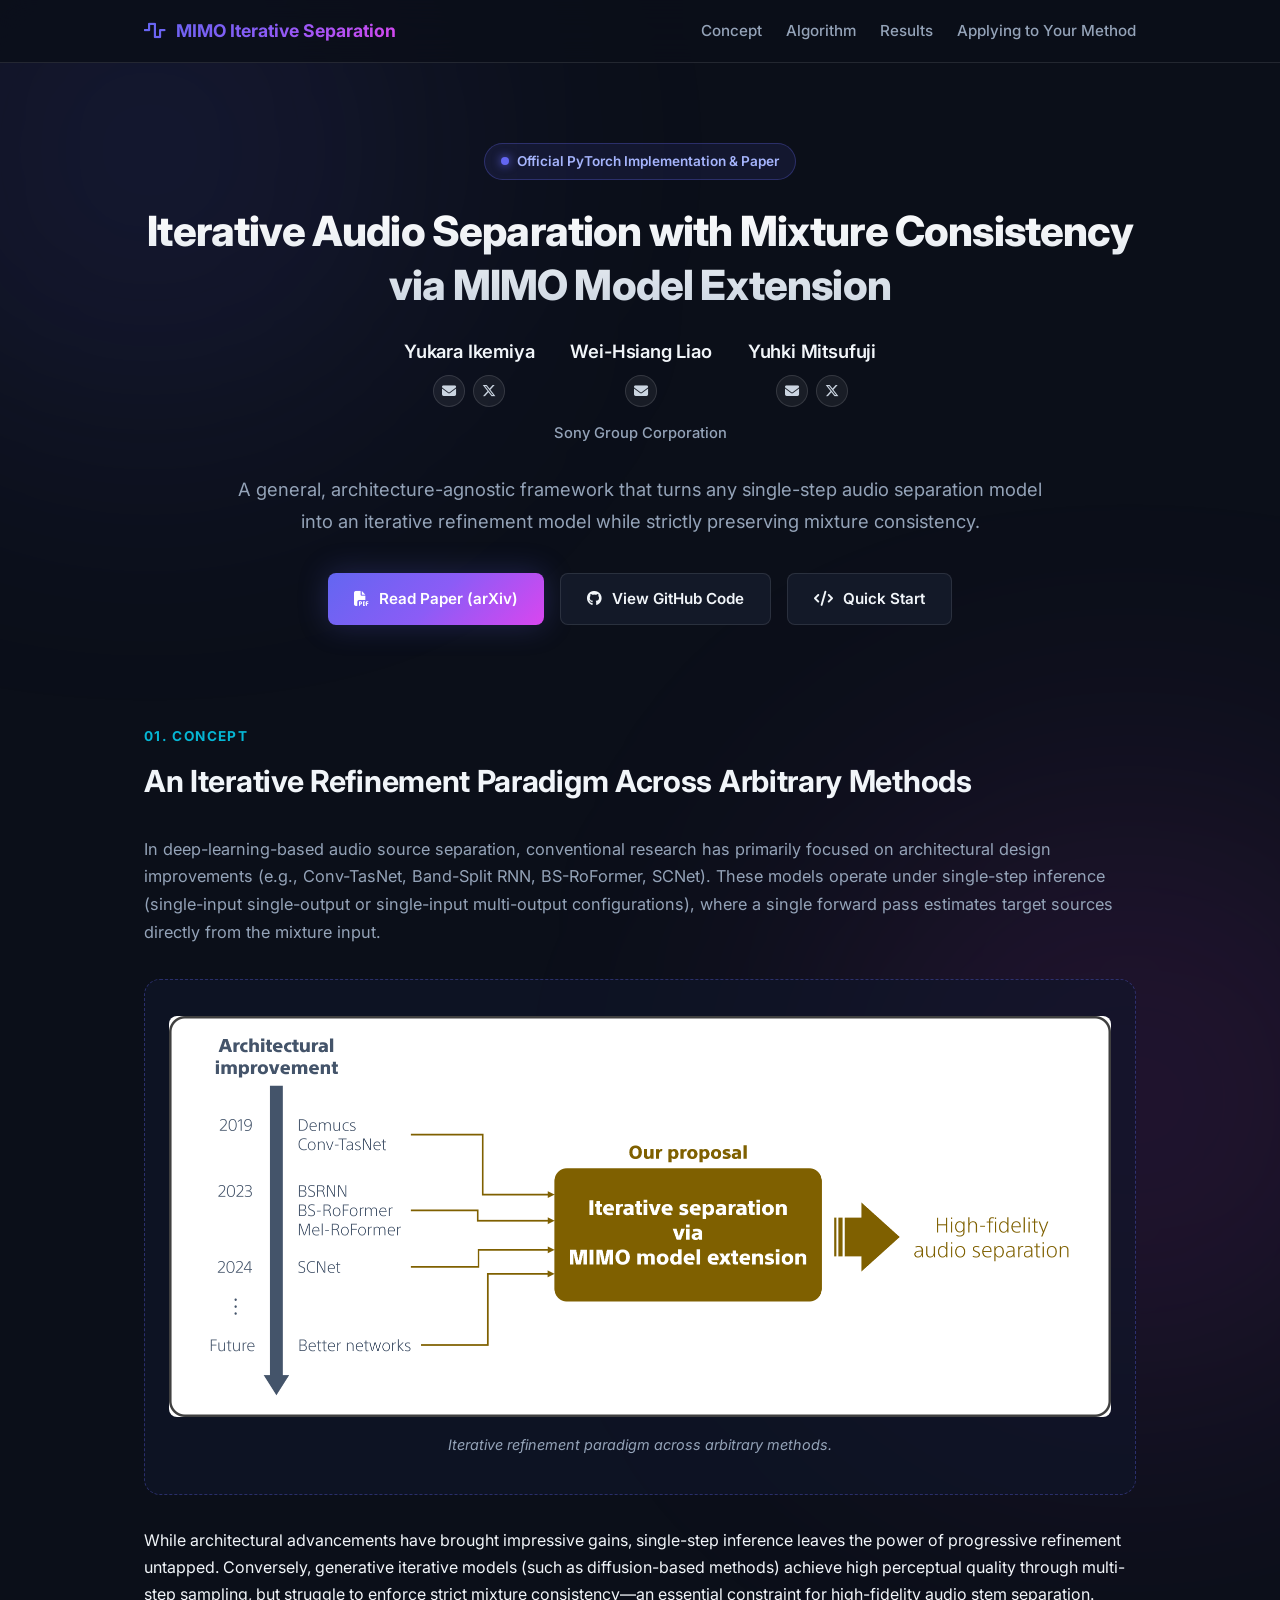
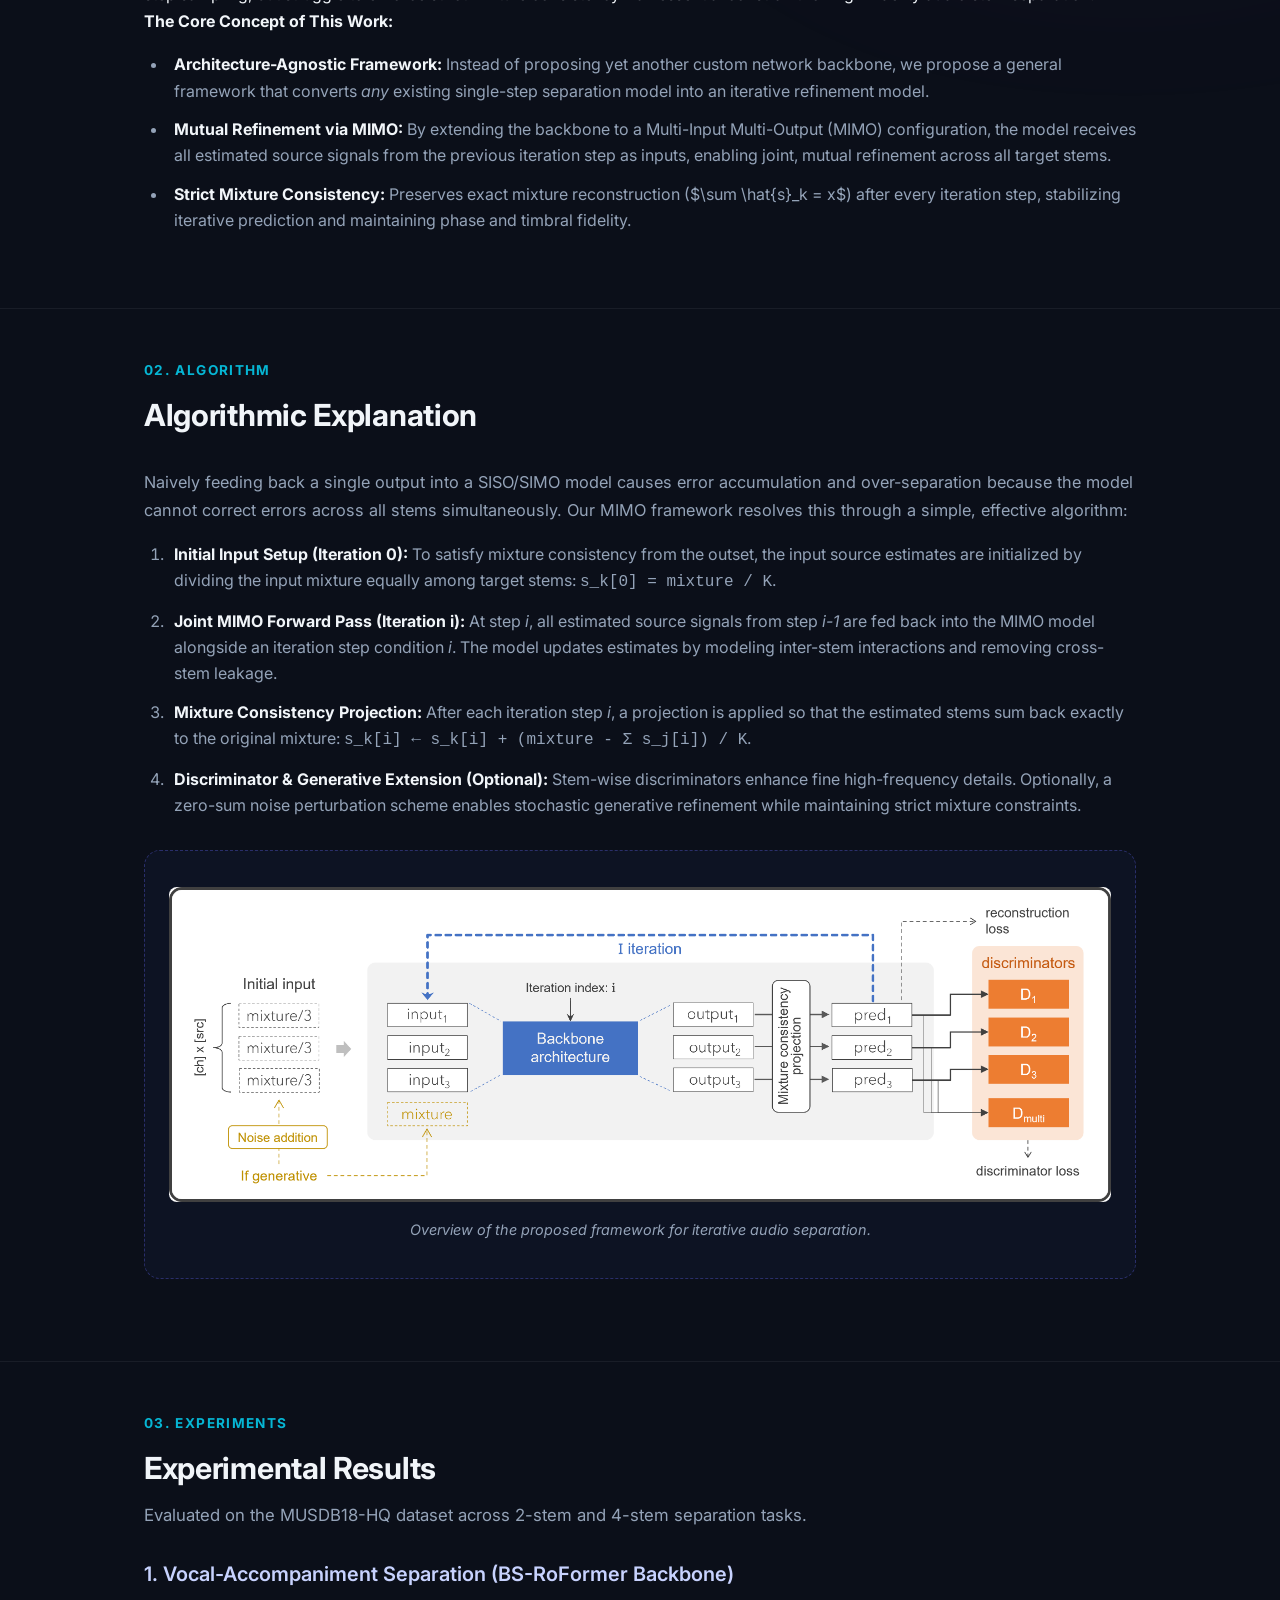
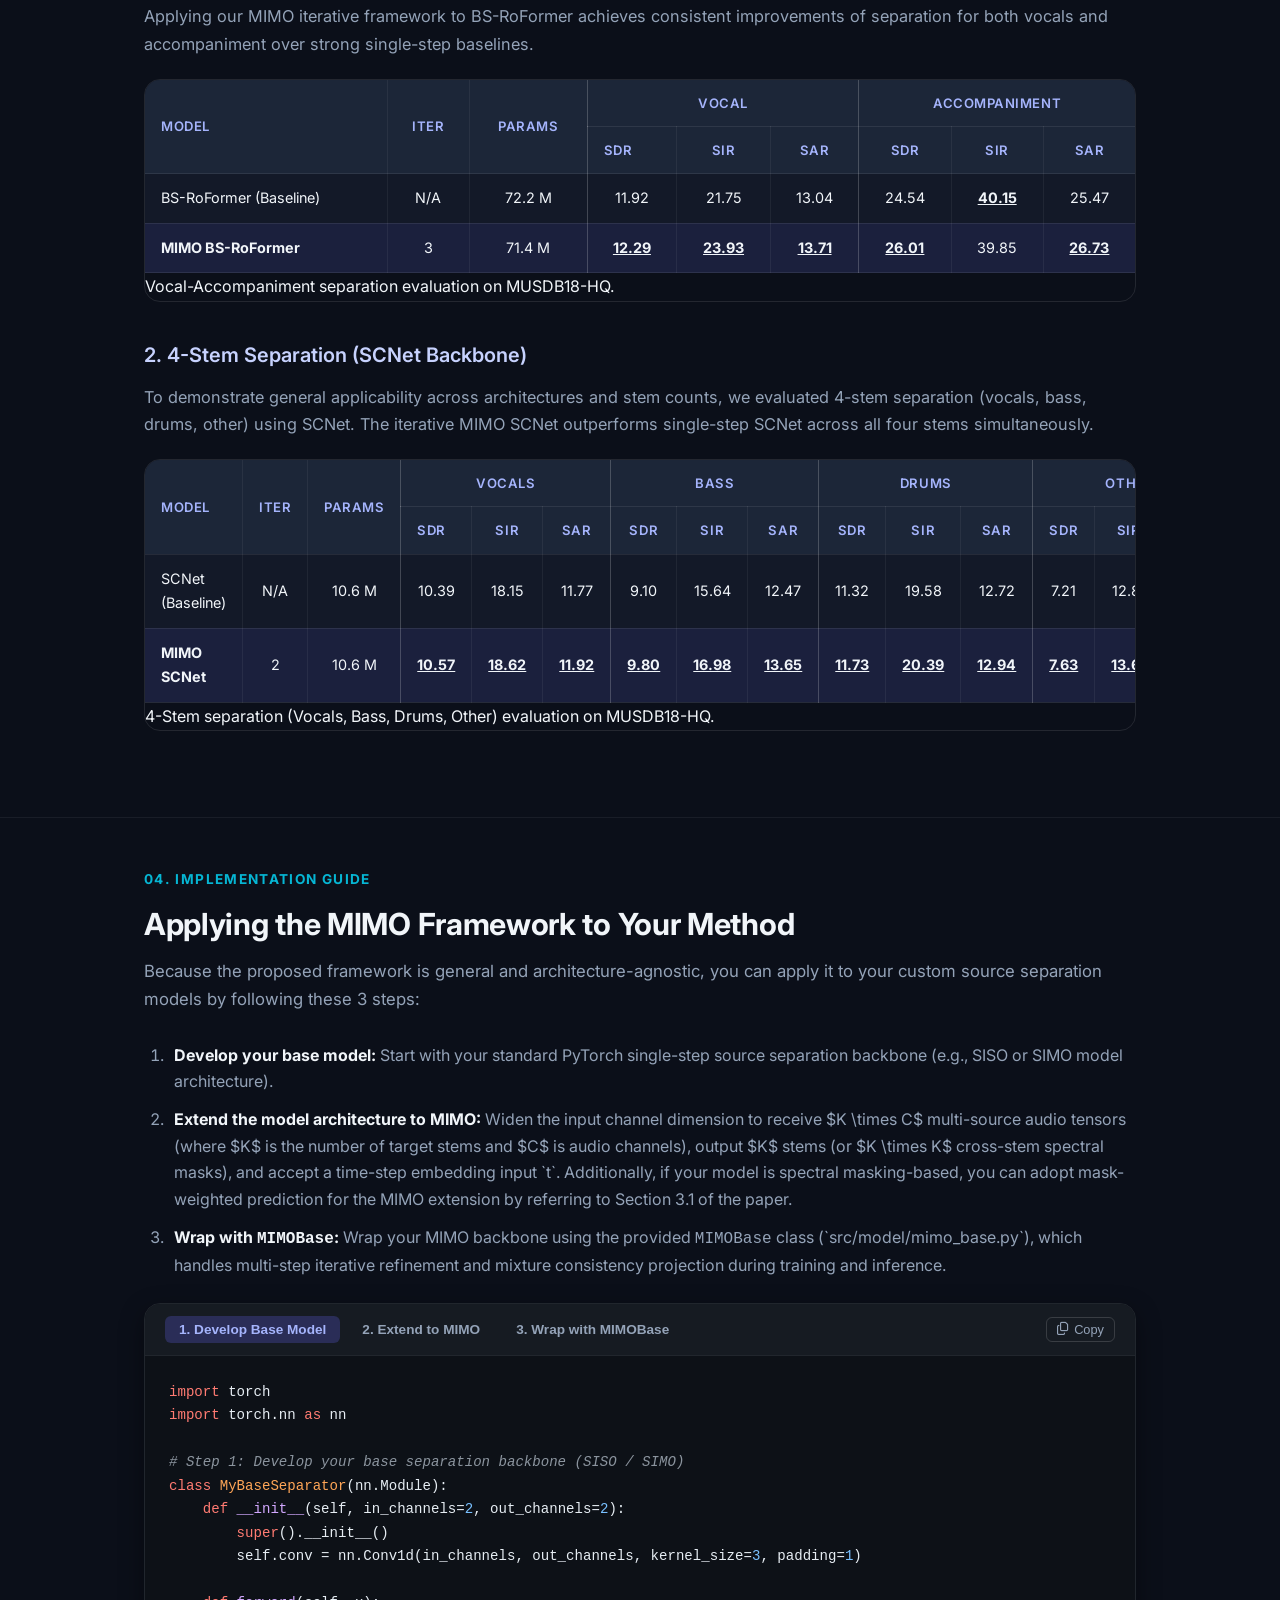
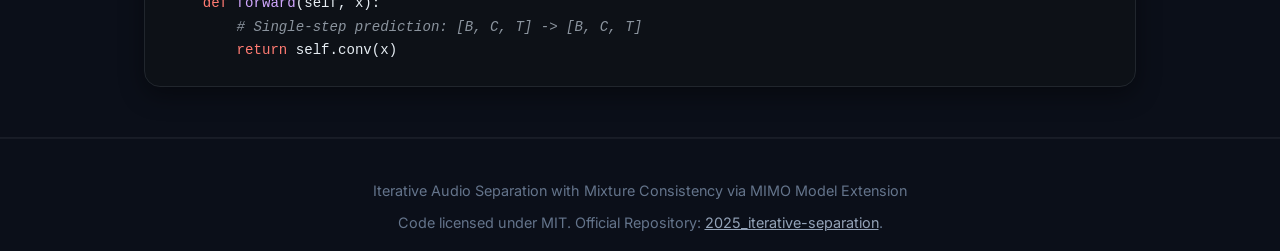
==== html/index.html @ 29968dae "add HTML and README" ====
<!DOCTYPE html>
<html lang="en">
<head>
  <meta charset="UTF-8">
  <meta name="viewport" content="width=device-width, initial-scale=1.0">
  <title>Iterative Audio Separation with Mixture Consistency via MIMO Model Extension</title>
  <meta name="description" content="A general framework for stable and effective iterative audio separation with mixture consistency by extending separation models to a multi-input multi-output (MIMO) configuration.">
  
  <!-- Fonts -->
  <link rel="preconnect" href="https://fonts.googleapis.com">
  <link rel="preconnect" href="https://fonts.gstatic.com" crossorigin>
  <link href="https://fonts.googleapis.com/css2?family=Inter:wght@400;500;600;700;800&family=JetBrains+Mono:wght@400;500;600&display=swap" rel="stylesheet">
  
  <!-- Font Awesome -->
  <link rel="stylesheet" href="https://cdnjs.cloudflare.com/ajax/libs/font-awesome/6.5.1/css/all.min.css">
  
  <!-- Custom Styles -->
  <link rel="stylesheet" href="style.css">
</head>
<body>

  <!-- Navigation -->
  <header>
    <div class="container nav-content">
      <a href="#" class="logo">
        <i class="fa-solid fa-wave-square"></i>
        MIMO Iterative Separation
      </a>
      <ul class="nav-links">
        <li><a href="#concept">Concept</a></li>
        <li><a href="#algorithm">Algorithm</a></li>
        <li><a href="#results">Results</a></li>
        <li><a href="#code">Applying to Your Method</a></li>
      </ul>
    </div>
  </header>

  <!-- Hero Section -->
  <section class="hero">
    <div class="container">
      <div class="badge">
        <span class="badge-dot"></span> Official PyTorch Implementation & Paper
      </div>
      <h1 class="hero-title">Iterative Audio Separation with Mixture Consistency<br>via MIMO Model Extension</h1>

      <!-- Authors & Contact Info -->
      <!-- Authors & Individual Social Links -->
      <div class="hero-authors-container">
        <div class="author-cards">
          
          <div class="author-card">
            <div class="author-name">Yukara Ikemiya</div>
            <div class="author-socials">
              <a href="mailto:yukara.ikemiya@sony.com" class="author-icon-btn" title="Email: yukara.ikemiya@sony.com">
                <i class="fa-solid fa-envelope"></i>
              </a>
              <a href="https://x.com/yukara_ikemiya" target="_blank" rel="noopener" class="author-icon-btn" title="X (Twitter): @yukara_ikemiya">
                <i class="fa-brands fa-x-twitter"></i>
              </a>
            </div>
          </div>

          <div class="author-card">
            <div class="author-name">Wei-Hsiang Liao</div>
            <div class="author-socials">
              <a href="mailto:weihsiang.liao@sony.com" class="author-icon-btn" title="Email: weihsiang.liao@sony.com">
                <i class="fa-solid fa-envelope"></i>
              </a>
            </div>
          </div>

          <div class="author-card">
            <div class="author-name">Yuhki Mitsufuji</div>
            <div class="author-socials">
              <a href="mailto:yuhki.mitsufuji@sony.com" class="author-icon-btn" title="Email: yuhki.mitsufuji@sony.com">
                <i class="fa-solid fa-envelope"></i>
              </a>
              <a href="https://x.com/mittu1204" target="_blank" rel="noopener" class="author-icon-btn" title="X (Twitter)">
                <i class="fa-brands fa-x-twitter"></i>
              </a>
            </div>
          </div>

        </div>
        
        <div class="author-affiliation">Sony Group Corporation</div>
      </div>

      <p class="hero-subtitle">
        A general, architecture-agnostic framework that turns any single-step audio separation model into an iterative refinement model while strictly preserving mixture consistency.
      </p>

      <div class="hero-actions">
        <a href="https://arxiv.org/abs/dummy" target="_blank" rel="noopener" class="btn btn-primary">
          <i class="fa-solid fa-file-pdf"></i> Read Paper (arXiv)
        </a>
        <a href="https://github.com/dummy" target="_blank" rel="noopener" class="btn btn-secondary">
          <i class="fa-brands fa-github"></i> View GitHub Code
        </a>
        <a href="#code" class="btn btn-secondary">
          <i class="fa-solid fa-code"></i> Quick Start
        </a>
      </div>
    </div>
  </section>

  <!-- Section 1: Concept -->
  <section id="concept" class="section">
    <div class="container">
      <div class="section-header">
        <span class="section-tag">01. Concept</span>
        <h2 class="section-title">An Iterative Refinement Paradigm Across Arbitrary Methods</h2>
      </div>

      <div class="text-content">
        <p>
          In deep-learning-based audio source separation, conventional research has primarily focused on architectural design improvements (e.g., Conv-TasNet, Band-Split RNN, BS-RoFormer, SCNet). These models operate under single-step inference (single-input single-output or single-input multi-output configurations), where a single forward pass estimates target sources directly from the mixture input.
        </p>
      </div>

      <!-- Figure 1: Method Concept -->
      <div class="figure-container">
        <img class="figure-image" src="fig/method_concept.png"
             alt="Iterative refinement paradigm across arbitrary methods">
        <p class="figure-caption">Iterative refinement paradigm across arbitrary methods.</p>
      </div>

      <div></div>
        <p>
          While architectural advancements have brought impressive gains, single-step inference leaves the power of progressive refinement untapped. Conversely, generative iterative models (such as diffusion-based methods) achieve high perceptual quality through multi-step sampling, but struggle to enforce strict mixture consistency—an essential constraint for high-fidelity audio stem separation.
        </p>

        <p>
          <strong>The Core Concept of This Work:</strong>
        </p>
        <ul class="clean-list">
          <li><strong>Architecture-Agnostic Framework:</strong> Instead of proposing yet another custom network backbone, we propose a general framework that converts <em>any</em> existing single-step separation model into an iterative refinement model.</li>
          <li><strong>Mutual Refinement via MIMO:</strong> By extending the backbone to a Multi-Input Multi-Output (MIMO) configuration, the model receives all estimated source signals from the previous iteration step as inputs, enabling joint, mutual refinement across all target stems.</li>
          <li><strong>Strict Mixture Consistency:</strong> Preserves exact mixture reconstruction ($\sum \hat{s}_k = x$) after every iteration step, stabilizing iterative prediction and maintaining phase and timbral fidelity.</li>
        </ul>
      </div>

    </div>
  </section>

  <!-- Section 2: Algorithm -->
  <section id="algorithm" class="section">
    <div class="container">
      <div class="section-header">
        <span class="section-tag">02. Algorithm</span>
        <h2 class="section-title">Algorithmic Explanation</h2>
      </div>

      <div class="text-content">
        <p>
          Naively feeding back a single output into a SISO/SIMO model causes error accumulation and over-separation because the model cannot correct errors across all stems simultaneously. Our MIMO framework resolves this through a simple, effective algorithm:
        </p>

        <ol class="clean-list">
          <li>
            <strong>Initial Input Setup (Iteration 0):</strong>
            To satisfy mixture consistency from the outset, the input source estimates are initialized by dividing the input mixture equally among target stems: <code>s_k[0] = mixture / K</code>.
          </li>
          <li>
            <strong>Joint MIMO Forward Pass (Iteration i):</strong>
            At step <em>i</em>, all estimated source signals from step <em>i-1</em> are fed back into the MIMO model alongside an iteration step condition <em>i</em>. The model updates estimates by modeling inter-stem interactions and removing cross-stem leakage.
          </li>
          <li>
            <strong>Mixture Consistency Projection:</strong>
            After each iteration step <em>i</em>, a projection is applied so that the estimated stems sum back exactly to the original mixture:
            <code>s_k[i] ← s_k[i] + (mixture - Σ s_j[i]) / K</code>.
          </li>
          <li>
            <strong>Discriminator & Generative Extension (Optional):</strong>
            Stem-wise discriminators enhance fine high-frequency details. Optionally, a zero-sum noise perturbation scheme enables stochastic generative refinement while maintaining strict mixture constraints.
          </li>
        </ol>
      </div>

      <!-- Figure 2: MIMO Model Extension -->
      <div class="figure-container">
        <img class="figure-image" src="fig/mimo_model_extension.png"
             alt="Overview of the proposed MIMO iterative separation framework">
        <p class="figure-caption">Overview of the proposed framework for iterative audio separation.</p>
      </div>
    </div>
  </section>

  <!-- Section 3: Experiments -->
  <section id="results" class="section">
    <div class="container">
      <div class="section-header">
        <span class="section-tag">03. Experiments</span>
        <h2 class="section-title">Experimental Results</h2>
        <p class="section-desc">
          Evaluated on the MUSDB18-HQ dataset across 2-stem and 4-stem separation tasks.
        </p>
      </div>

      <!-- Table 1: BS-RoFormer -->
      <div class="text-content">
        <h3 class="subsection-title">1. Vocal-Accompaniment Separation (BS-RoFormer Backbone)</h3>
        <p>
          Applying our MIMO iterative framework to BS-RoFormer achieves consistent improvements of separation for both vocals and accompaniment over strong single-step baselines.
        </p>
      </div>

      <div class="table-wrapper">
        <table>
          <thead>
            <tr>
              <th rowspan="2">Model</th>
              <th rowspan="2">Iter</th>
              <th rowspan="2">Params</th>
              <th colspan="3">Vocal</th>
              <th colspan="3">Accompaniment</th>
            </tr>
            <tr>
              <th>SDR</th>
              <th>SIR</th>
              <th>SAR</th>
              <th>SDR</th>
              <th>SIR</th>
              <th>SAR</th>
            </tr>
          </thead>
          <tbody>
            <tr>
              <td>BS-RoFormer (Baseline)</td>
              <td>N/A</td>
              <td>72.2 M</td>
              <td>11.92</td>
              <td>21.75</td>
              <td>13.04</td>
              <td>24.54</td>
              <td><u><strong>40.15</strong></u></td>
              <td>25.47</td>
            </tr>
            <tr class="highlight-row">
              <td><strong>MIMO BS-RoFormer</strong></td>
              <td>3</td>
              <td>71.4 M</td>
              <td><u><strong>12.29</strong></u></td>
              <td><u><strong>23.93</strong></u></td>
              <td><u><strong>13.71</strong></u></td>
              <td><u><strong>26.01</strong></u></td>
              <td>39.85</td>
              <td><u><strong>26.73</strong></u></td>
            </tr>
          </tbody>
        </table>
        <caption>Vocal-Accompaniment separation evaluation on MUSDB18-HQ.</caption>
      </div>

      <!-- Table 2: SCNet -->
      <div class="text-content" style="margin-top: 36px;">
        <h3 class="subsection-title">2. 4-Stem Separation (SCNet Backbone)</h3>
        <p>
          To demonstrate general applicability across architectures and stem counts, we evaluated 4-stem separation (vocals, bass, drums, other) using SCNet. The iterative MIMO SCNet outperforms single-step SCNet across all four stems simultaneously.
        </p>
      </div>

      <div class="table-wrapper">
        <table>
          <thead>
            <tr>
              <th rowspan="2">Model</th>
              <th rowspan="2">Iter</th>
              <th rowspan="2">Params</th>
              <th colspan="3">Vocals</th>
              <th colspan="3">Bass</th>
              <th colspan="3">Drums</th>
              <th colspan="3">Other</th>
            </tr>
            <tr>
              <th>SDR</th>
              <th>SIR</th>
              <th>SAR</th>
              <th>SDR</th>
              <th>SIR</th>
              <th>SAR</th>
              <th>SDR</th>
              <th>SIR</th>
              <th>SAR</th>
              <th>SDR</th>
              <th>SIR</th>
              <th>SAR</th>
            </tr>
          </thead>
          <tbody>
            <tr>
              <td>SCNet (Baseline)</td>
              <td>N/A</td>
              <td>10.6 M</td>
              <td>10.39</td>
              <td>18.15</td>
              <td>11.77</td>
              <td>9.10</td>
              <td>15.64</td>
              <td>12.47</td>
              <td>11.32</td>
              <td>19.58</td>
              <td>12.72</td>
              <td>7.21</td>
              <td>12.81</td>
              <td>9.58</td>
            </tr>
            <tr class="highlight-row">
              <td><strong>MIMO SCNet</strong></td>
              <td>2</td>
              <td>10.6 M</td>
              <td><u><strong>10.57</strong></u></td>
              <td><u><strong>18.62</strong></u></td>
              <td><u><strong>11.92</strong></u></td>
              <td><u><strong>9.80</strong></u></td>
              <td><u><strong>16.98</strong></u></td>
              <td><u><strong>13.65</strong></u></td>
              <td><u><strong>11.73</strong></u></td>
              <td><u><strong>20.39</strong></u></td>
              <td><u><strong>12.94</strong></u></td>
              <td><u><strong>7.63</strong></u></td>
              <td><u><strong>13.61</strong></u></td>
              <td><u><strong>9.75</strong></u></td>
            </tr>
          </tbody>
        </table>
        <caption>4-Stem separation (Vocals, Bass, Drums, Other) evaluation on MUSDB18-HQ.</caption>
      </div>
    </div>
  </section>

  <!-- Section 4: Applying Framework -->
  <section id="code" class="section">
    <div class="container">
      <div class="section-header">
        <span class="section-tag">04. Implementation Guide</span>
        <h2 class="section-title">Applying the MIMO Framework to Your Method</h2>
        <p class="section-desc">
          Because the proposed framework is general and architecture-agnostic, you can apply it to your custom source separation models by following these 3 steps:
        </p>
      </div>

      <div class="text-content">
        <ol class="clean-list">
          <li>
            <strong>Develop your base model:</strong>
            Start with your standard PyTorch single-step source separation backbone (e.g., SISO or SIMO model architecture).
          </li>
          <li>
            <strong>Extend the model architecture to MIMO:</strong>
            Widen the input channel dimension to receive $K \times C$ multi-source audio tensors (where $K$ is the number of target stems and $C$ is audio channels), output $K$ stems (or $K \times K$ cross-stem spectral masks), and accept a time-step embedding input `t`. Additionally, if your model is spectral masking-based, you can adopt mask-weighted prediction for the MIMO extension by referring to Section 3.1 of the paper.
          </li>
          <li>
            <strong>Wrap with <code>MIMOBase</code>:</strong>
            Wrap your MIMO backbone using the provided <code>MIMOBase</code> class (`src/model/mimo_base.py`), which handles multi-step iterative refinement and mixture consistency projection during training and inference.
          </li>
        </ol>
      </div>

      <div class="code-wrapper">
        <div class="code-header">
          <div class="code-tabs">
            <button class="code-tab active" data-tab="step1-code">1. Develop Base Model</button>
            <button class="code-tab" data-tab="step2-code">2. Extend to MIMO</button>
            <button class="code-tab" data-tab="step3-code">3. Wrap with MIMOBase</button>
          </div>
          <button class="copy-btn"><i class="fa-regular fa-copy"></i> Copy</button>
        </div>

        <!-- Code Block 1 -->
        <div id="step1-code" class="code-block active">
          <pre><code><span class="code-keyword">import</span> torch
<span class="code-keyword">import</span> torch.nn <span class="code-keyword">as</span> nn

<span class="code-comment"># Step 1: Develop your base separation backbone (SISO / SIMO)</span>
<span class="code-keyword">class</span> <span class="code-class">MyBaseSeparator</span>(nn.Module):
    <span class="code-keyword">def</span> <span class="code-func">__init__</span>(self, in_channels=<span class="code-num">2</span>, out_channels=<span class="code-num">2</span>):
        <span class="code-keyword">super</span>().__init__()
        self.conv = nn.Conv1d(in_channels, out_channels, kernel_size=<span class="code-num">3</span>, padding=<span class="code-num">1</span>)
        
    <span class="code-keyword">def</span> <span class="code-func">forward</span>(self, x):
        <span class="code-comment"># Single-step prediction: [B, C, T] -> [B, C, T]</span>
        <span class="code-keyword">return</span> self.conv(x)</code></pre>
        </div>

        <!-- Code Block 2 -->
        <div id="step2-code" class="code-block">
          <pre><code><span class="code-keyword">import</span> torch
<span class="code-keyword">import</span> torch.nn <span class="code-keyword">as</span> nn

<span class="code-comment"># Step 2: Extend your model to a MIMO configuration with step conditioning</span>
<span class="code-keyword">class</span> <span class="code-class">MyMIMOSeparator</span>(nn.Module):
    <span class="code-keyword">def</span> <span class="code-func">__init__</span>(self, base_model, num_sources=<span class="code-num">2</span>, in_channels=<span class="code-num">2</span>):
        <span class="code-keyword">super</span>().__init__()
        self.num_sources = num_sources
        self.in_channels = in_channels
        
        <span class="code-comment"># Input layer receives K * C channels (all estimated stems as multi-channel inputs)</span>
        self.input_layer = nn.Conv1d(num_sources * in_channels, in_channels, kernel_size=<span class="code-num">1</span>)
        self.base_model = base_model
        
        <span class="code-comment"># Time step condition embedding for iteration step i</span>
        self.time_emb = nn.Embedding(num_embeddings=<span class="code-num">10</span>, embedding_dim=in_channels)

    <span class="code-keyword">def</span> <span class="code-func">forward</span>(self, x, t=<span class="code-keyword">None</span>):
        <span class="code-comment"># x: Multi-source input tensor [B, K, C, T]</span>
        B, K, C, T = x.shape
        x_flat = x.view(B, K * C, T)  <span class="code-comment"># Flatten stems along channel dimension</span>
        
        h = self.input_layer(x_flat)
        <span class="code-keyword">if</span> t <span class="code-keyword">is not None</span>:
            h = h + self.time_emb(t).unsqueeze(-<span class="code-num">1</span>)
            
        out = self.base_model(h)  <span class="code-comment"># Output tensor [B, K*C, T]</span>
        <span class="code-keyword">return</span> out.view(B, K, C, T)  <span class="code-comment"># Reshape to [B, K, C, T]</span></code></pre>
        </div>

        <!-- Code Block 3 -->
        <div id="step3-code" class="code-block">
          <pre><code><span class="code-keyword">from</span> src.model.mimo_base <span class="code-keyword">import</span> MIMOBase

<span class="code-comment"># Step 3: Wrap your MIMO backbone with MIMOBase</span>
mimo_backbone = MyMIMOSeparator(base_model=MyBaseSeparator(), num_sources=<span class="code-num">2</span>, in_channels=<span class="code-num">2</span>)

model = MIMOBase(
    num_channels=<span class="code-num">2</span>,
    num_sources=<span class="code-num">2</span>,
    backbone_model=mimo_backbone,
    max_iter=<span class="code-num">3</span>,                     <span class="code-comment"># Number of iterative refinement steps</span>
    model_output_style=<span class="code-string">"direct"</span>,      <span class="code-comment"># "direct" or "diff"</span>
    mixture_consistency=<span class="code-keyword">True</span>,         <span class="code-comment"># Enables mixture consistency projection</span>
    use_time_emb=<span class="code-keyword">True</span>
)

<span class="code-comment"># The model automatically performs I-step iterative refinement</span>
<span class="code-comment"># and enforces mixture consistency: sum(pred_stems) == mixture</span>
outputs = model(x_multi_sources, t)</code></pre>
        </div>
      </div>
    </div>
  </section>

  <!-- Footer -->
  <footer>
    <div class="container">
      <p>
        Iterative Audio Separation with Mixture Consistency via MIMO Model Extension
      </p>
      <p style="margin-top: 8px;">
        Code licensed under MIT. Official Repository: <a href="https://github.com/yukara-sony/2025_iterative-separation" target="_blank" rel="noopener">2025_iterative-separation</a>.
      </p>
    </div>
  </footer>

  <script src="script.js"></script>
</body>
</html>
---- html/style.css ----
/* Modern CSS Design System for MIMO Iterative Separation Website */

:root {
  --bg-dark: #0b0f19;
  --bg-card: rgba(23, 30, 48, 0.7);
  --bg-card-border: rgba(255, 255, 255, 0.1);
  --bg-card-hover: rgba(30, 41, 67, 0.85);
  
  --primary: #6366f1;
  --primary-gradient: linear-gradient(135deg, #6366f1 0%, #8b5cf6 50%, #d946ef 100%);
  --accent-cyan: #06b6d4;
  --accent-pink: #ec4899;
  --accent-green: #10b981;
  
  --text-main: #f1f5f9;
  --text-muted: #94a3b8;
  --text-dim: #64748b;
  
  --code-bg: #0d1117;
  --code-border: #21262d;
  
  --font-sans: 'Inter', system-ui, -apple-system, BlinkMacSystemFont, "Segoe UI", Roboto, sans-serif;
  --font-mono: 'JetBrains Mono', 'Fira Code', Consolas, Monaco, monospace;

  --radius-sm: 8px;
  --radius-md: 16px;
  --radius-lg: 24px;
  
  --shadow-glow: 0 0 30px rgba(99, 102, 241, 0.25);
  --shadow-card: 0 10px 30px -10px rgba(0, 0, 0, 0.5);
  
  --transition: all 0.3s cubic-bezier(0.4, 0, 0.2, 1);
}

* {
  box-sizing: border-box;
  margin: 0;
  padding: 0;
}

html {
  scroll-behavior: smooth;
}

body {
  font-family: var(--font-sans);
  background-color: var(--bg-dark);
  color: var(--text-main);
  line-height: 1.7;
  overflow-x: hidden;
  position: relative;
}

/* Background Ambient Glows */
body::before, body::after {
  content: '';
  position: absolute;
  border-radius: 50%;
  filter: blur(140px);
  z-index: -1;
  pointer-events: none;
}

body::before {
  width: 500px;
  height: 500px;
  top: -100px;
  left: -100px;
  background: rgba(99, 102, 241, 0.15);
}

body::after {
  width: 600px;
  height: 600px;
  top: 800px;
  right: -150px;
  background: rgba(217, 70, 239, 0.12);
}

/* Container */
.container {
  max-width: 1040px;
  margin: 0 auto;
  padding: 0 24px;
}

/* Navigation Header */
header {
  position: sticky;
  top: 0;
  z-index: 100;
  backdrop-filter: blur(16px);
  -webkit-backdrop-filter: blur(16px);
  background: rgba(11, 15, 25, 0.85);
  border-bottom: 1px solid var(--bg-card-border);
  padding: 16px 0;
}

.nav-content {
  display: flex;
  align-items: center;
  justify-content: space-between;
}

.logo {
  font-weight: 700;
  font-size: 1.1rem;
  background: var(--primary-gradient);
  -webkit-background-clip: text;
  background-clip: text;
  -webkit-text-fill-color: transparent;
  display: flex;
  align-items: center;
  gap: 10px;
  text-decoration: none;
}

.nav-links {
  display: flex;
  gap: 24px;
  list-style: none;
}

.nav-links a {
  color: var(--text-muted);
  text-decoration: none;
  font-size: 0.95rem;
  font-weight: 500;
  transition: var(--transition);
}

.nav-links a:hover {
  color: var(--text-main);
}

/* Hero Section */
.hero {
  padding: 80px 0 50px;
  text-align: center;
  position: relative;
}

.badge {
  display: inline-flex;
  align-items: center;
  gap: 8px;
  padding: 6px 16px;
  border-radius: 100px;
  background: rgba(99, 102, 241, 0.1);
  border: 1px solid rgba(99, 102, 241, 0.3);
  color: #a5b4fc;
  font-size: 0.85rem;
  font-weight: 600;
  margin-bottom: 24px;
}

.badge-dot {
  width: 8px;
  height: 8px;
  border-radius: 50%;
  background: #6366f1;
  box-shadow: 0 0 10px #6366f1;
}

.hero-title {
  font-size: 2.6rem;
  font-weight: 800;
  line-height: 1.3;
  letter-spacing: -0.02em;
  margin-bottom: 24px;
  background: linear-gradient(180deg, #ffffff 0%, #cbd5e1 100%);
  -webkit-background-clip: text;
  background-clip: text;
  -webkit-text-fill-color: transparent;
}

/* Authors & Individual Social Links */
.hero-authors-container {
  margin-top: 24px;
  margin-bottom: 28px;
}

.author-cards {
  display: flex;
  justify-content: center;
  align-items: flex-start;
  gap: 36px;
  flex-wrap: wrap;
  margin-bottom: 14px;
}

.author-card {
  display: flex;
  flex-direction: column;
  align-items: center;
  gap: 8px;
}

.author-name {
  font-size: 1.15rem;
  font-weight: 600;
  color: #f1f5f9;
  letter-spacing: -0.01em;
}

.author-socials {
  display: flex;
  align-items: center;
  gap: 8px;
}

.author-icon-btn {
  display: inline-flex;
  align-items: center;
  justify-content: center;
  width: 32px;
  height: 32px;
  border-radius: 50%;
  background: rgba(255, 255, 255, 0.06);
  border: 1px solid rgba(255, 255, 255, 0.12);
  color: #cbd5e1;
  font-size: 0.88rem;
  text-decoration: none;
  transition: all 0.2s ease;
}

.author-icon-btn:hover {
  background: rgba(99, 102, 241, 0.25);
  border-color: rgba(129, 140, 248, 0.6);
  color: #a5b4fc;
  transform: translateY(-2px);
  box-shadow: 0 4px 12px rgba(99, 102, 241, 0.3);
}

.author-affiliation {
  font-size: 0.92rem;
  color: var(--text-muted);
  font-weight: 500;
}

.hero-subtitle {
  font-size: 1.15rem;
  color: var(--text-muted);
  max-width: 820px;
  margin: 0 auto 36px;
  font-weight: 400;
}

/* Action Links / Buttons */
.hero-actions {
  display: flex;
  justify-content: center;
  gap: 16px;
  flex-wrap: wrap;
}

.btn {
  display: inline-flex;
  align-items: center;
  gap: 10px;
  padding: 12px 26px;
  border-radius: var(--radius-sm);
  font-weight: 600;
  font-size: 0.95rem;
  text-decoration: none;
  transition: var(--transition);
  cursor: pointer;
}

.btn-primary {
  background: var(--primary-gradient);
  color: #fff;
  box-shadow: var(--shadow-glow);
}

.btn-primary:hover {
  transform: translateY(-2px);
  box-shadow: 0 0 40px rgba(99, 102, 241, 0.4);
}

.btn-secondary {
  background: var(--bg-card);
  color: var(--text-main);
  border: 1px solid var(--bg-card-border);
}

.btn-secondary:hover {
  background: var(--bg-card-hover);
  border-color: rgba(255, 255, 255, 0.2);
  transform: translateY(-2px);
}

/* Section Styling */
.section {
  padding: 50px 0;
  border-bottom: 1px solid rgba(255, 255, 255, 0.06);
}

.section-header {
  margin-bottom: 28px;
}

.section-tag {
  color: var(--accent-cyan);
  font-weight: 700;
  font-size: 0.85rem;
  text-transform: uppercase;
  letter-spacing: 0.1em;
  margin-bottom: 8px;
  display: block;
}

.section-title {
  font-size: 1.9rem;
  font-weight: 700;
  color: var(--text-main);
  letter-spacing: -0.01em;
}

.section-desc {
  color: var(--text-muted);
  font-size: 1.05rem;
  margin-top: 6px;
}

/* Text Content & Clean Lists */
.text-content p {
  color: var(--text-muted);
  font-size: 1.02rem;
  margin-bottom: 16px;
}

.text-content p strong {
  color: var(--text-main);
}

.subsection-title {
  font-size: 1.25rem;
  font-weight: 600;
  color: #c7d2fe;
  margin-bottom: 12px;
}

ul.clean-list, ol.clean-list {
  margin: 16px 0 24px 24px;
  color: var(--text-muted);
  font-size: 1rem;
}

ul.clean-list li, ol.clean-list li {
  margin-bottom: 12px;
  padding-left: 6px;
  line-height: 1.65;
}

ul.clean-list li strong, ol.clean-list li strong {
  color: var(--text-main);
}

/* Figure Placeholder Container */
.figure-container {
  background: rgba(15, 23, 42, 0.6);
  border: 1px dashed rgba(99, 102, 241, 0.35);
  border-radius: var(--radius-md);
  padding: 36px 24px;
  margin: 32px 0;
  text-align: center;
}

.figure-badge {
  display: inline-block;
  background: rgba(99, 102, 241, 0.2);
  color: #a5b4fc;
  padding: 4px 12px;
  border-radius: 6px;
  font-size: 0.8rem;
  font-weight: 600;
  margin-bottom: 20px;
  text-transform: uppercase;
}

.figure-placeholder-box {
  background: rgba(30, 41, 59, 0.8);
  border: 1px dashed rgba(255, 255, 255, 0.2);
  border-radius: var(--radius-sm);
  padding: 48px 24px;
  color: #a5b4fc;
  font-weight: 500;
  display: flex;
  flex-direction: column;
  align-items: center;
  justify-content: center;
  gap: 12px;
}

.figure-placeholder-box i {
  font-size: 2.2rem;
  color: #818cf8;
}

.figure-image {
  display: block;
  max-width: 100%;
  height: auto;
  margin: 0 auto;
  border-radius: var(--radius-sm);
  background: #ffffff;
}

.figure-caption {
  margin-top: 16px;
  font-size: 0.9rem;
  color: var(--text-muted);
  font-style: italic;
}

/* Table Styling */
.table-wrapper {
  overflow-x: auto;
  margin: 20px 0 36px;
  border-radius: var(--radius-md);
  border: 1px solid var(--bg-card-border);
}

table {
  width: 100%;
  border-collapse: collapse;
  text-align: center;
  font-size: 0.9rem;
  background: var(--bg-card);
}

caption {
  padding: 12px;
  caption-side: bottom;
  color: var(--text-muted);
  font-size: 0.85rem;
  font-style: italic;
}

th, td {
  padding: 12px 16px;
  border-bottom: 1px solid rgba(255, 255, 255, 0.08);
  border-right: 1px solid rgba(255, 255, 255, 0.06);
  text-align: center;
  vertical-align: middle;
}

th:first-child, td:first-child {
  text-align: left;
}

th:last-child, td:last-child {
  border-right: none;
}

th {
  background: rgba(30, 41, 59, 0.85);
  color: #a5b4fc;
  font-weight: 600;
  font-size: 0.82rem;
  text-transform: uppercase;
  letter-spacing: 0.04em;
}

/* Stem divider vertical lines */
td:nth-child(3n):not(:last-child) {
  border-right: 1px solid rgba(255, 255, 255, 0.2);
}

thead tr:first-child th:nth-child(n+3):not(:last-child) {
  border-right: 1px solid rgba(255, 255, 255, 0.2);
}

thead tr:nth-child(2) th:nth-child(3n):not(:last-child) {
  border-right: 1px solid rgba(255, 255, 255, 0.2);
}

tr.highlight-row {
  background: rgba(99, 102, 241, 0.1);
}

tr.highlight-row td {
  color: var(--text-main);
}

/* Code Snippet Box */
.code-wrapper {
  background: var(--code-bg);
  border: 1px solid var(--code-border);
  border-radius: var(--radius-md);
  overflow: hidden;
  margin-top: 24px;
  box-shadow: 0 8px 24px rgba(0,0,0,0.4);
}

.code-header {
  background: #161b22;
  padding: 12px 20px;
  display: flex;
  align-items: center;
  justify-content: space-between;
  border-bottom: 1px solid var(--code-border);
}

.code-tabs {
  display: flex;
  gap: 8px;
}

.code-tab {
  background: transparent;
  border: none;
  color: var(--text-muted);
  padding: 6px 14px;
  font-size: 0.85rem;
  font-weight: 600;
  cursor: pointer;
  border-radius: 6px;
  transition: var(--transition);
}

.code-tab.active {
  background: rgba(99, 102, 241, 0.25);
  color: #a5b4fc;
}

.copy-btn {
  background: transparent;
  border: 1px solid rgba(255, 255, 255, 0.15);
  color: var(--text-muted);
  padding: 4px 10px;
  border-radius: 6px;
  font-size: 0.8rem;
  cursor: pointer;
  display: flex;
  align-items: center;
  gap: 6px;
  transition: var(--transition);
}

.copy-btn:hover {
  background: rgba(255, 255, 255, 0.1);
  color: var(--text-main);
}

pre {
  padding: 24px;
  overflow-x: auto;
  font-family: var(--font-mono);
  font-size: 0.88rem;
  line-height: 1.6;
  color: #e6edf3;
}

.code-block {
  display: none;
}

.code-block.active {
  display: block;
}

.code-keyword { color: #ff7b72; }
.code-class { color: #ffa657; }
.code-func { color: #d2a8ff; }
.code-comment { color: #8b949e; font-style: italic; }
.code-string { color: #a5d6ff; }
.code-num { color: #79c0ff; }

/* Footer */
footer {
  padding: 40px 0 30px;
  text-align: center;
  color: var(--text-dim);
  font-size: 0.9rem;
  border-top: 1px solid rgba(255, 255, 255, 0.05);
}

footer a {
  color: var(--text-muted);
  text-decoration: underline;
}

/* Responsive adjustments */
@media (max-width: 768px) {
  .hero-title {
    font-size: 2rem;
  }
  .nav-links {
    display: none;
  }
  .code-tabs {
    flex-wrap: wrap;
  }
}
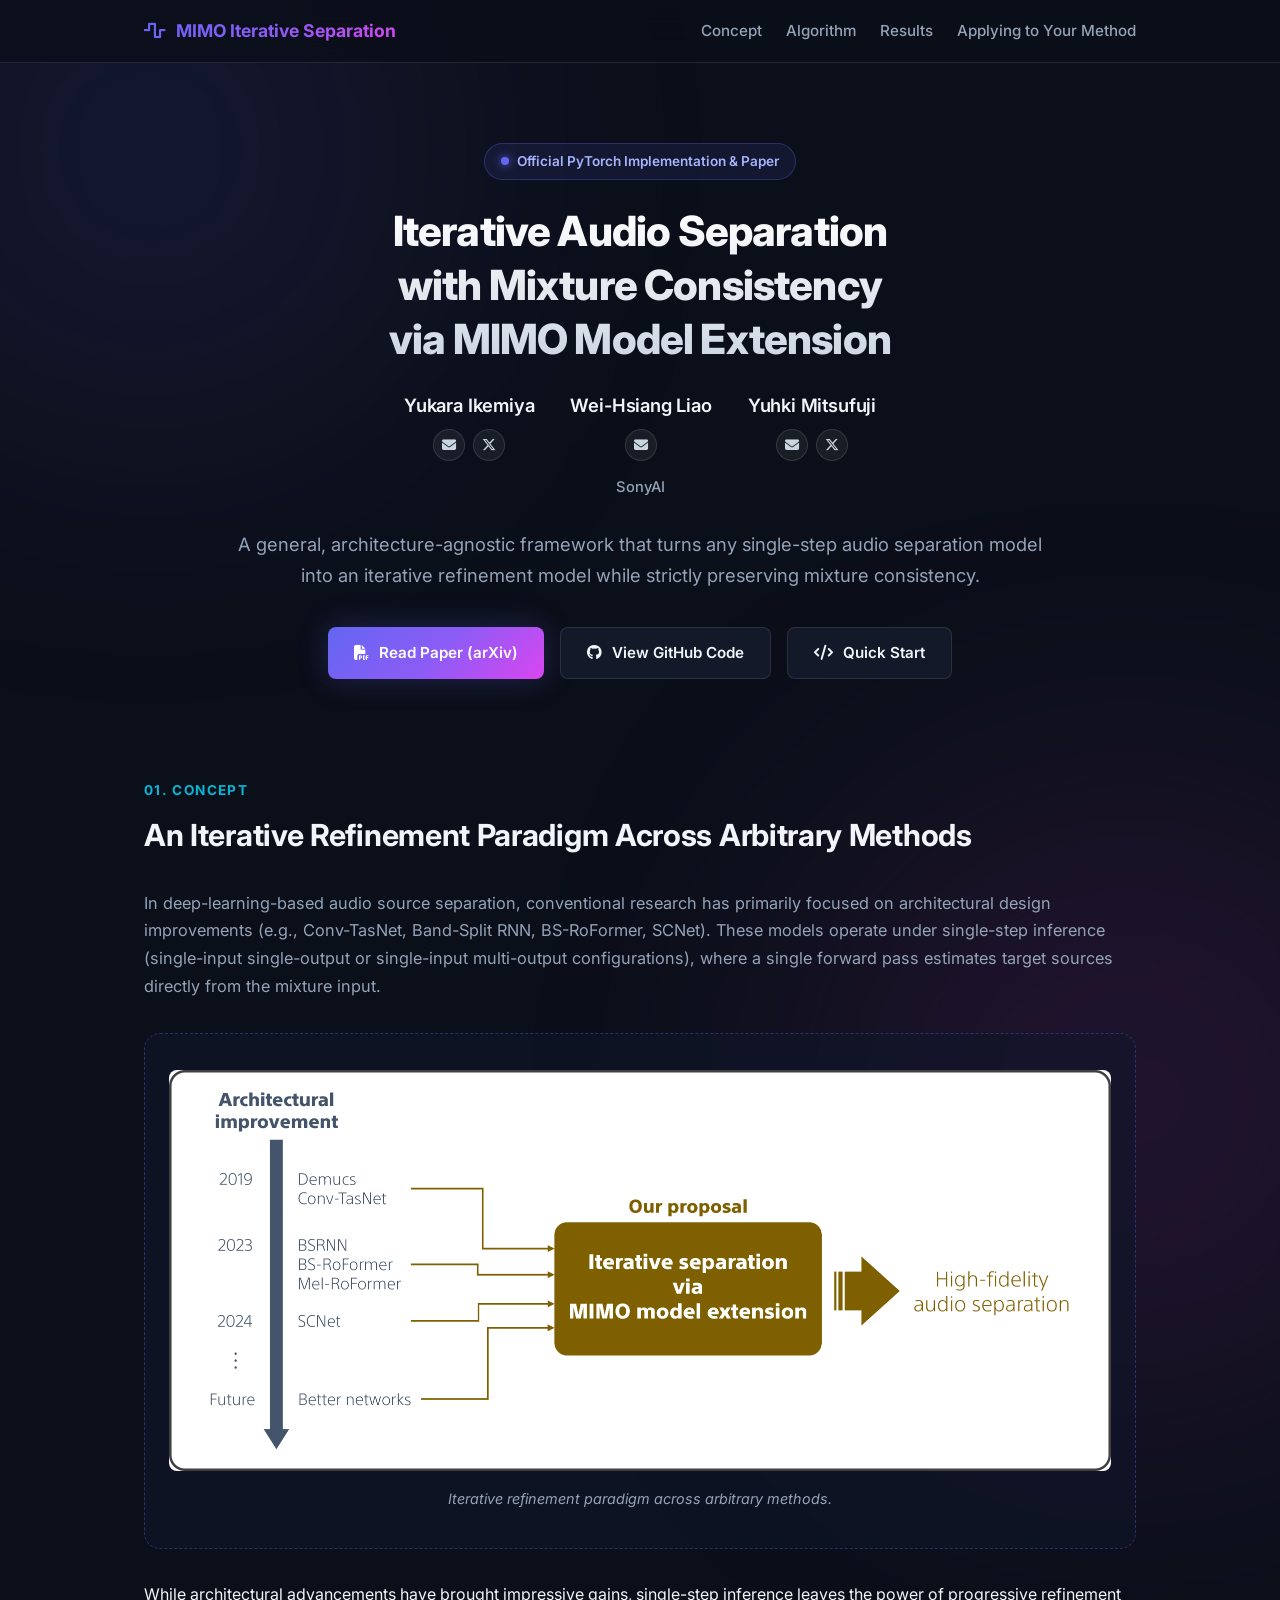
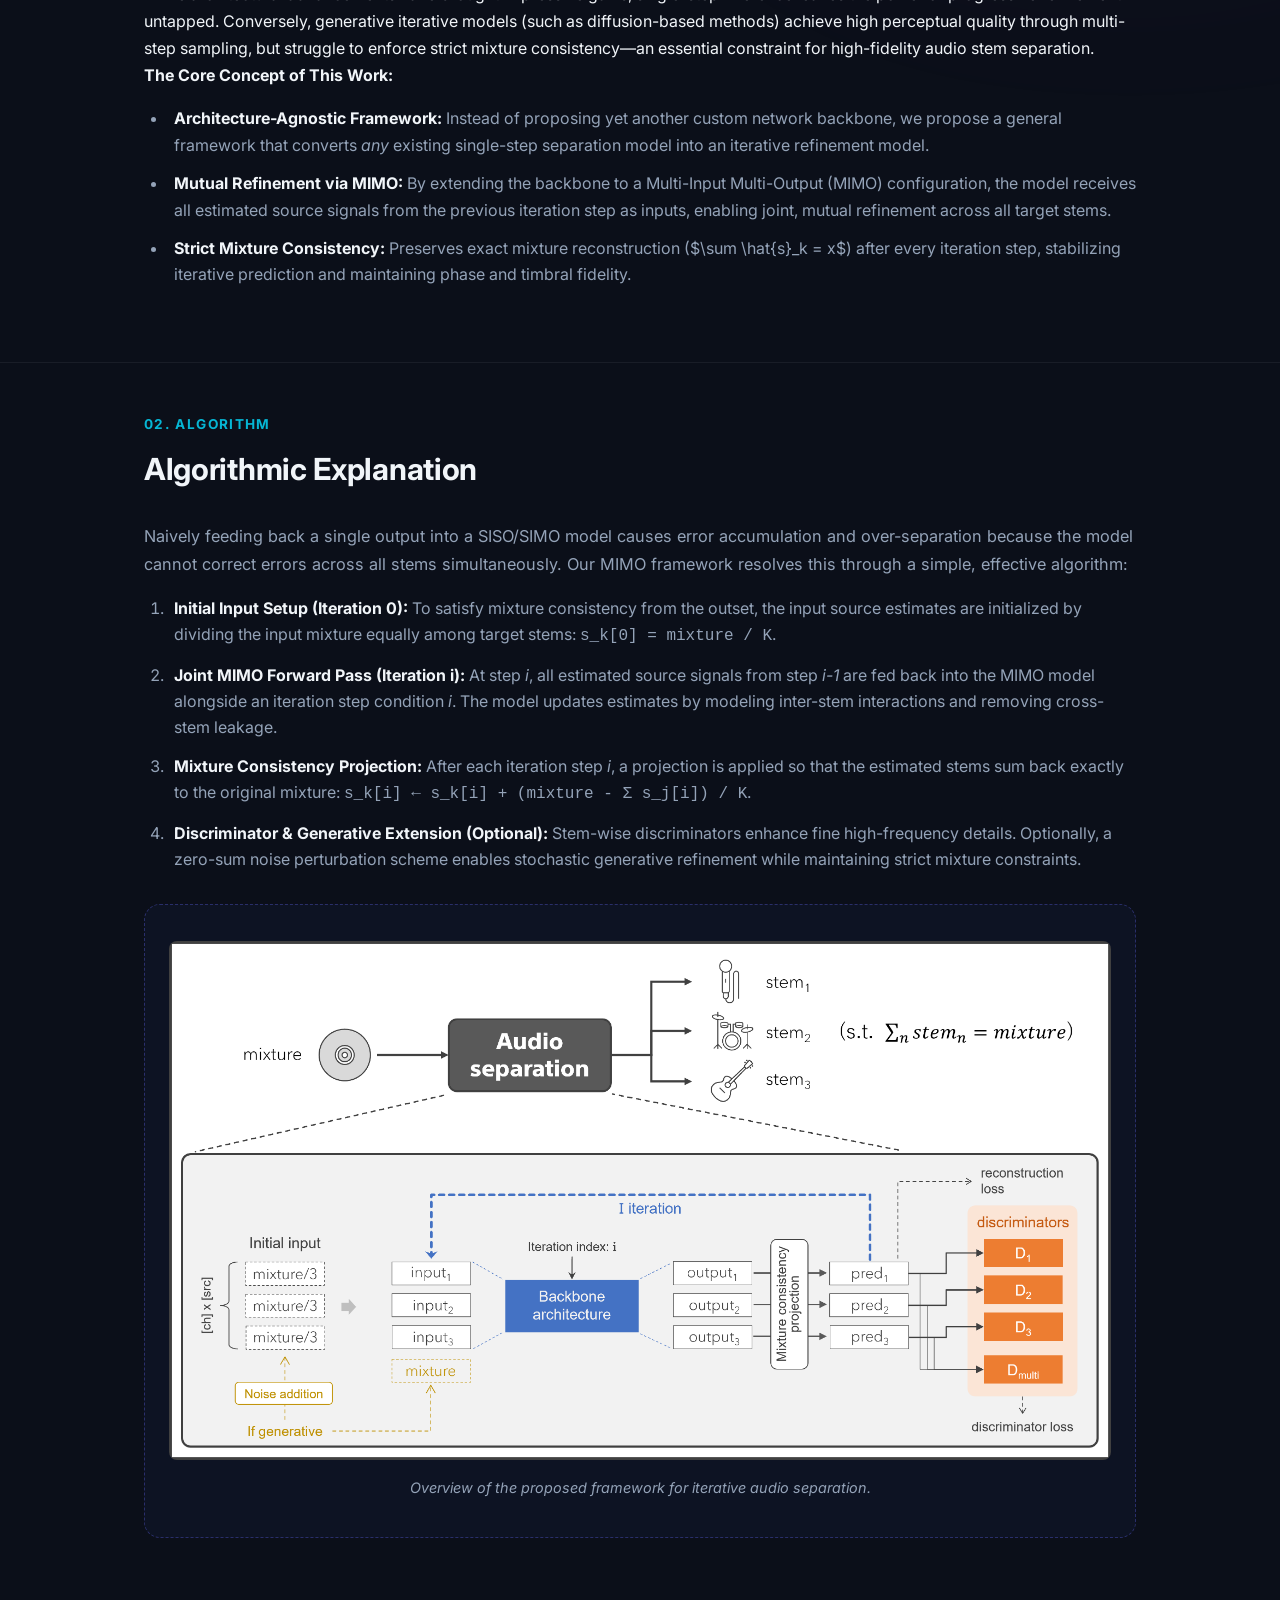
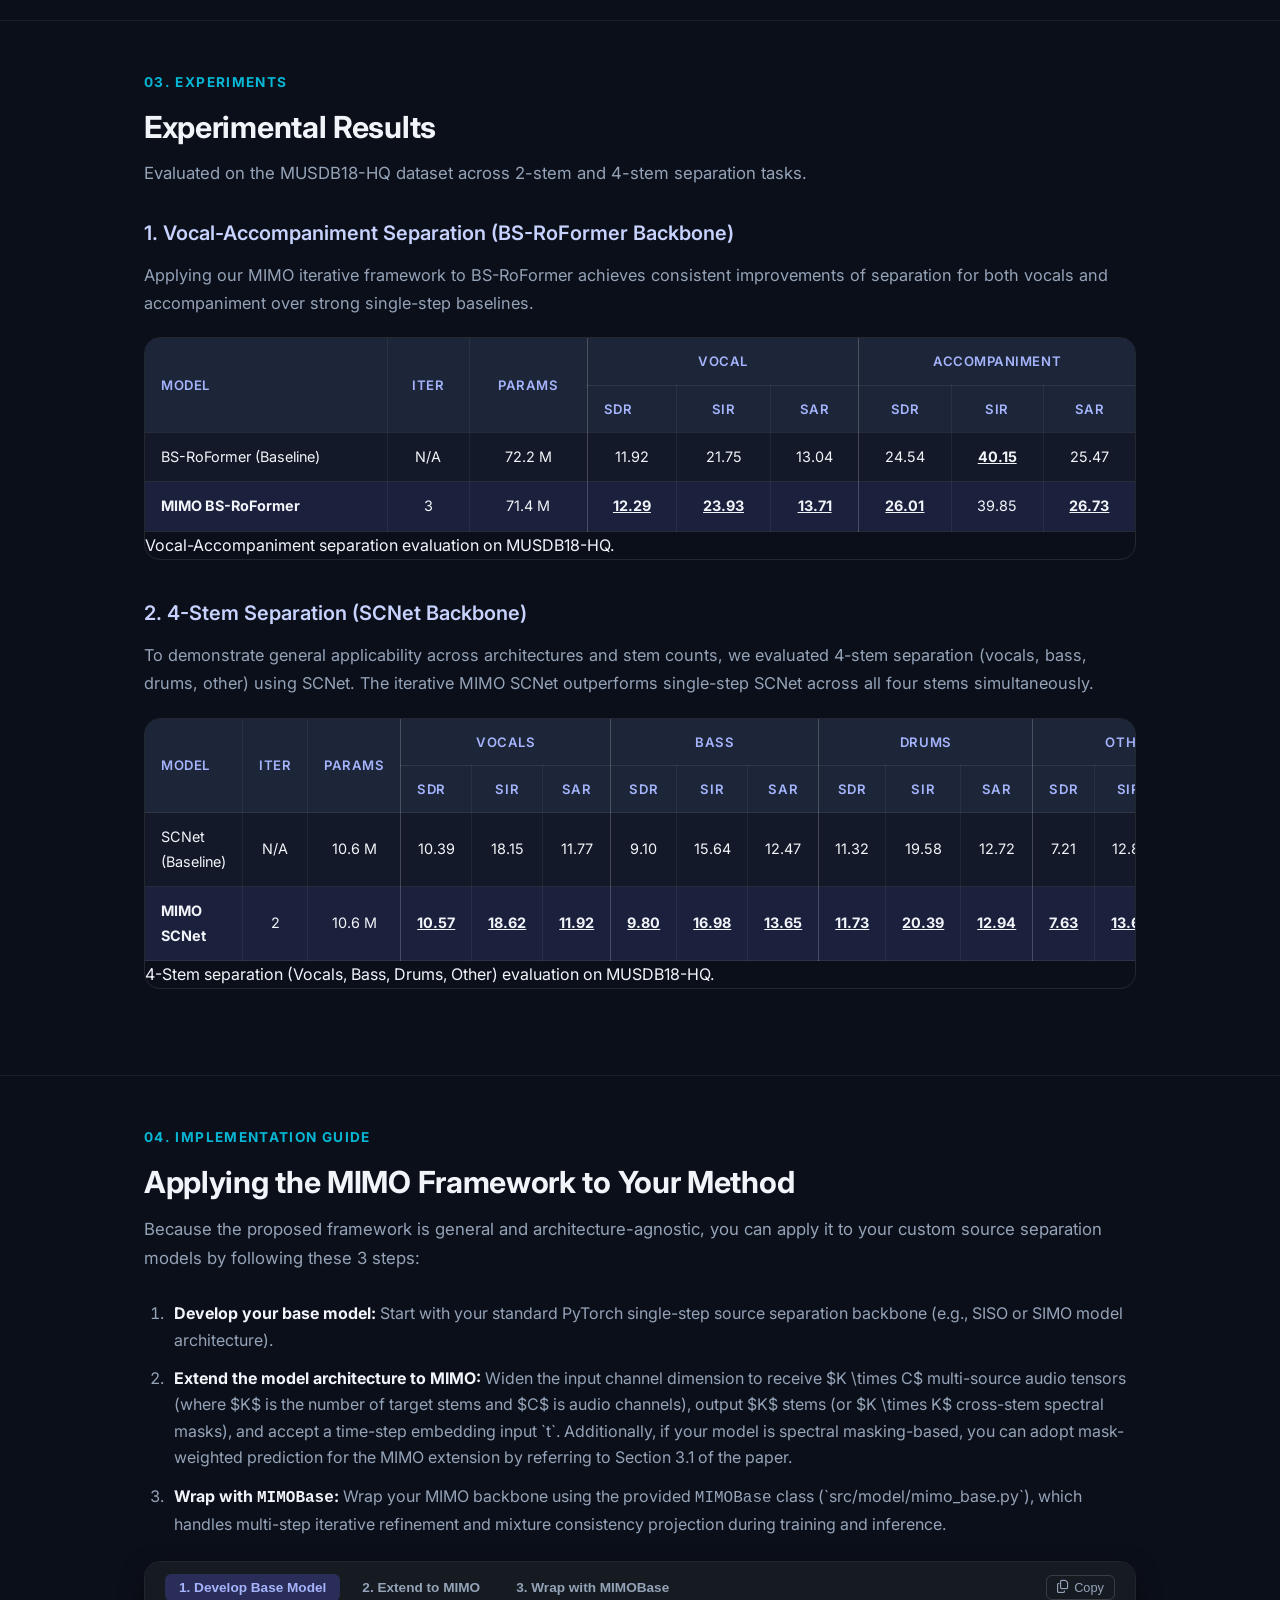
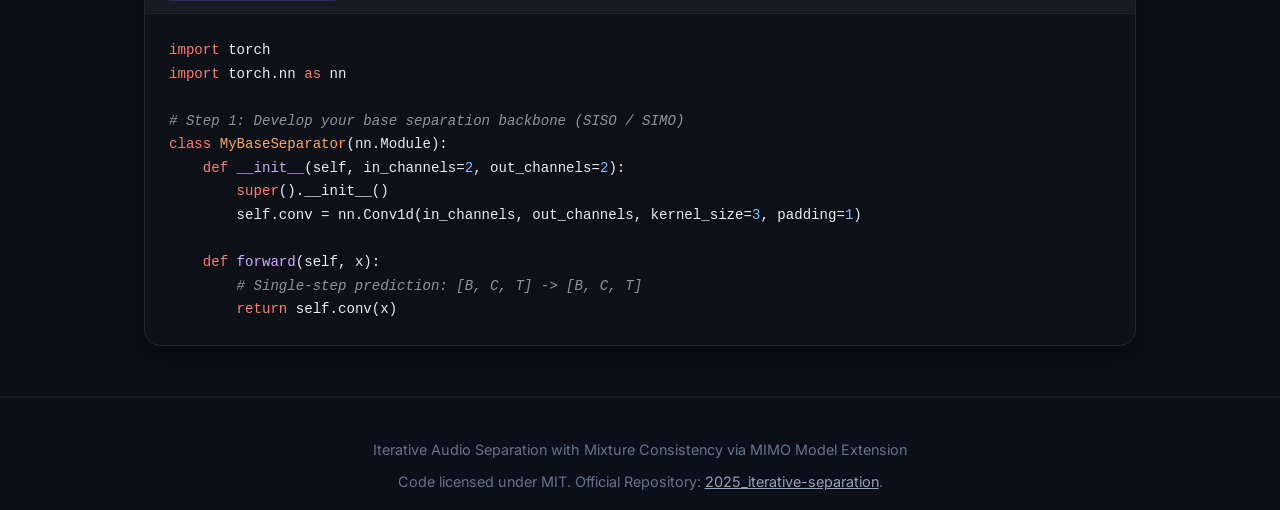
==== commit 8c56134d: "update docs" ====
--- a/html/index.html
+++ b/html/index.html
@@ -41,7 +41,7 @@
       <div class="badge">
         <span class="badge-dot"></span> Official PyTorch Implementation & Paper
       </div>
-      <h1 class="hero-title">Iterative Audio Separation with Mixture Consistency<br>via MIMO Model Extension</h1>
+      <h1 class="hero-title">Iterative Audio Separation<br>with Mixture Consistency<br>via MIMO Model Extension</h1>
 
       <!-- Authors & Contact Info -->
       <!-- Authors & Individual Social Links -->
@@ -54,7 +54,7 @@
               <a href="mailto:yukara.ikemiya@sony.com" class="author-icon-btn" title="Email: yukara.ikemiya@sony.com">
                 <i class="fa-solid fa-envelope"></i>
               </a>
-              <a href="https://x.com/yukara_ikemiya" target="_blank" rel="noopener" class="author-icon-btn" title="X (Twitter): @yukara_ikemiya">
+              <a href="https://x.com/yukara_ikemiya" target="_blank" rel="noopener" class="author-icon-btn" title="X: @yukara_ikemiya">
                 <i class="fa-brands fa-x-twitter"></i>
               </a>
             </div>
@@ -75,7 +75,7 @@
               <a href="mailto:yuhki.mitsufuji@sony.com" class="author-icon-btn" title="Email: yuhki.mitsufuji@sony.com">
                 <i class="fa-solid fa-envelope"></i>
               </a>
-              <a href="https://x.com/mittu1204" target="_blank" rel="noopener" class="author-icon-btn" title="X (Twitter)">
+              <a href="https://x.com/mittu1204" target="_blank" rel="noopener" class="author-icon-btn" title="X: @mittu1204">
                 <i class="fa-brands fa-x-twitter"></i>
               </a>
             </div>
@@ -83,7 +83,7 @@
 
         </div>
         
-        <div class="author-affiliation">Sony Group Corporation</div>
+        <div class="author-affiliation">SonyAI</div>
       </div>
 
       <p class="hero-subtitle">
@@ -91,10 +91,10 @@
       </p>
 
       <div class="hero-actions">
-        <a href="https://arxiv.org/abs/dummy" target="_blank" rel="noopener" class="btn btn-primary">
+        <a href="https://arxiv.org/abs/2609.07226" target="_blank" rel="noopener" class="btn btn-primary">
           <i class="fa-solid fa-file-pdf"></i> Read Paper (arXiv)
         </a>
-        <a href="https://github.com/dummy" target="_blank" rel="noopener" class="btn btn-secondary">
+        <a href="https://github.com/SonyResearch/mimo-audio-separation/" target="_blank" rel="noopener" class="btn btn-secondary">
           <i class="fa-brands fa-github"></i> View GitHub Code
         </a>
         <a href="#code" class="btn btn-secondary">
@@ -179,7 +179,7 @@
 
       <!-- Figure 2: MIMO Model Extension -->
       <div class="figure-container">
-        <img class="figure-image" src="fig/mimo_model_extension.png"
+        <img class="figure-image" src="fig/mimo_iterative_separation.png"
              alt="Overview of the proposed MIMO iterative separation framework">
         <p class="figure-caption">Overview of the proposed framework for iterative audio separation.</p>
       </div>
@@ -447,7 +447,7 @@
         Iterative Audio Separation with Mixture Consistency via MIMO Model Extension
       </p>
       <p style="margin-top: 8px;">
-        Code licensed under MIT. Official Repository: <a href="https://github.com/yukara-sony/2025_iterative-separation" target="_blank" rel="noopener">2025_iterative-separation</a>.
+        Code licensed under MIT. Official Repository: <a href="https://github.com/SonyResearch/mimo-audio-separation/" target="_blank" rel="noopener">2025_iterative-separation</a>.
       </p>
     </div>
   </footer>
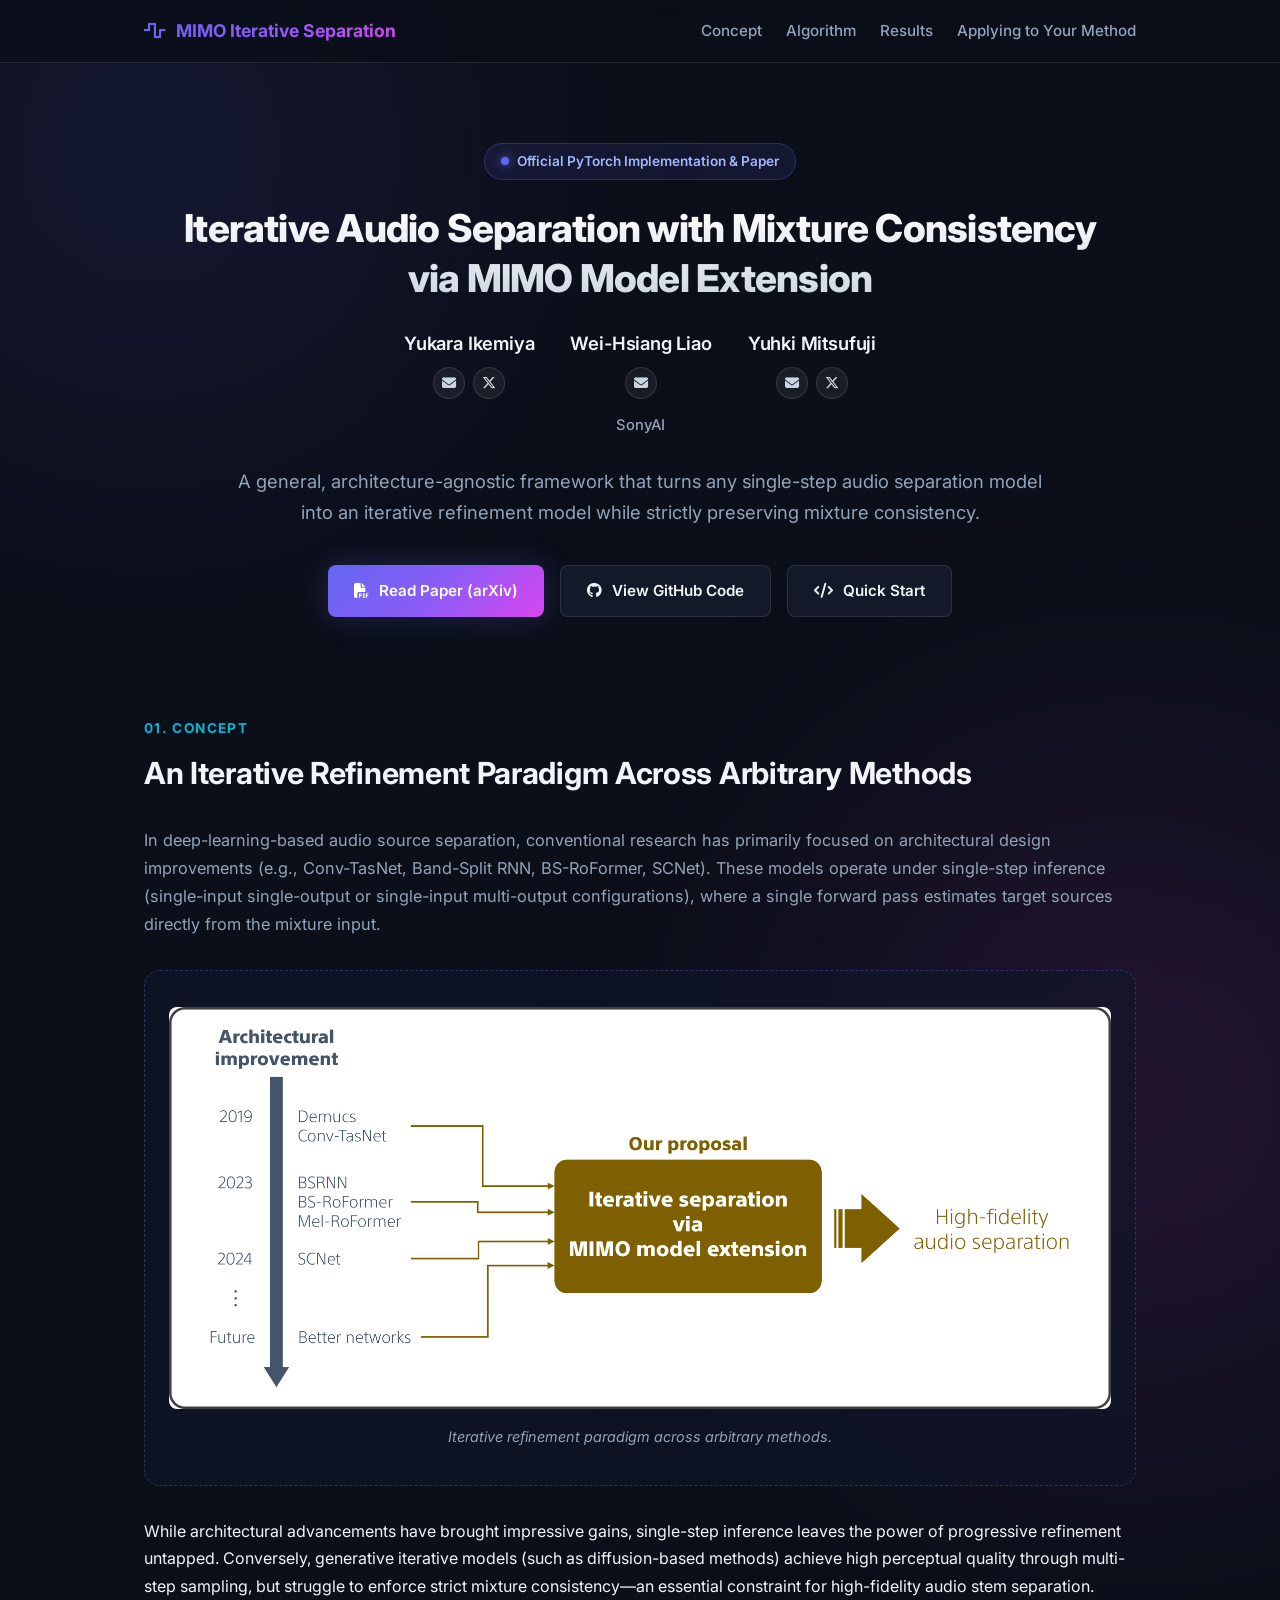
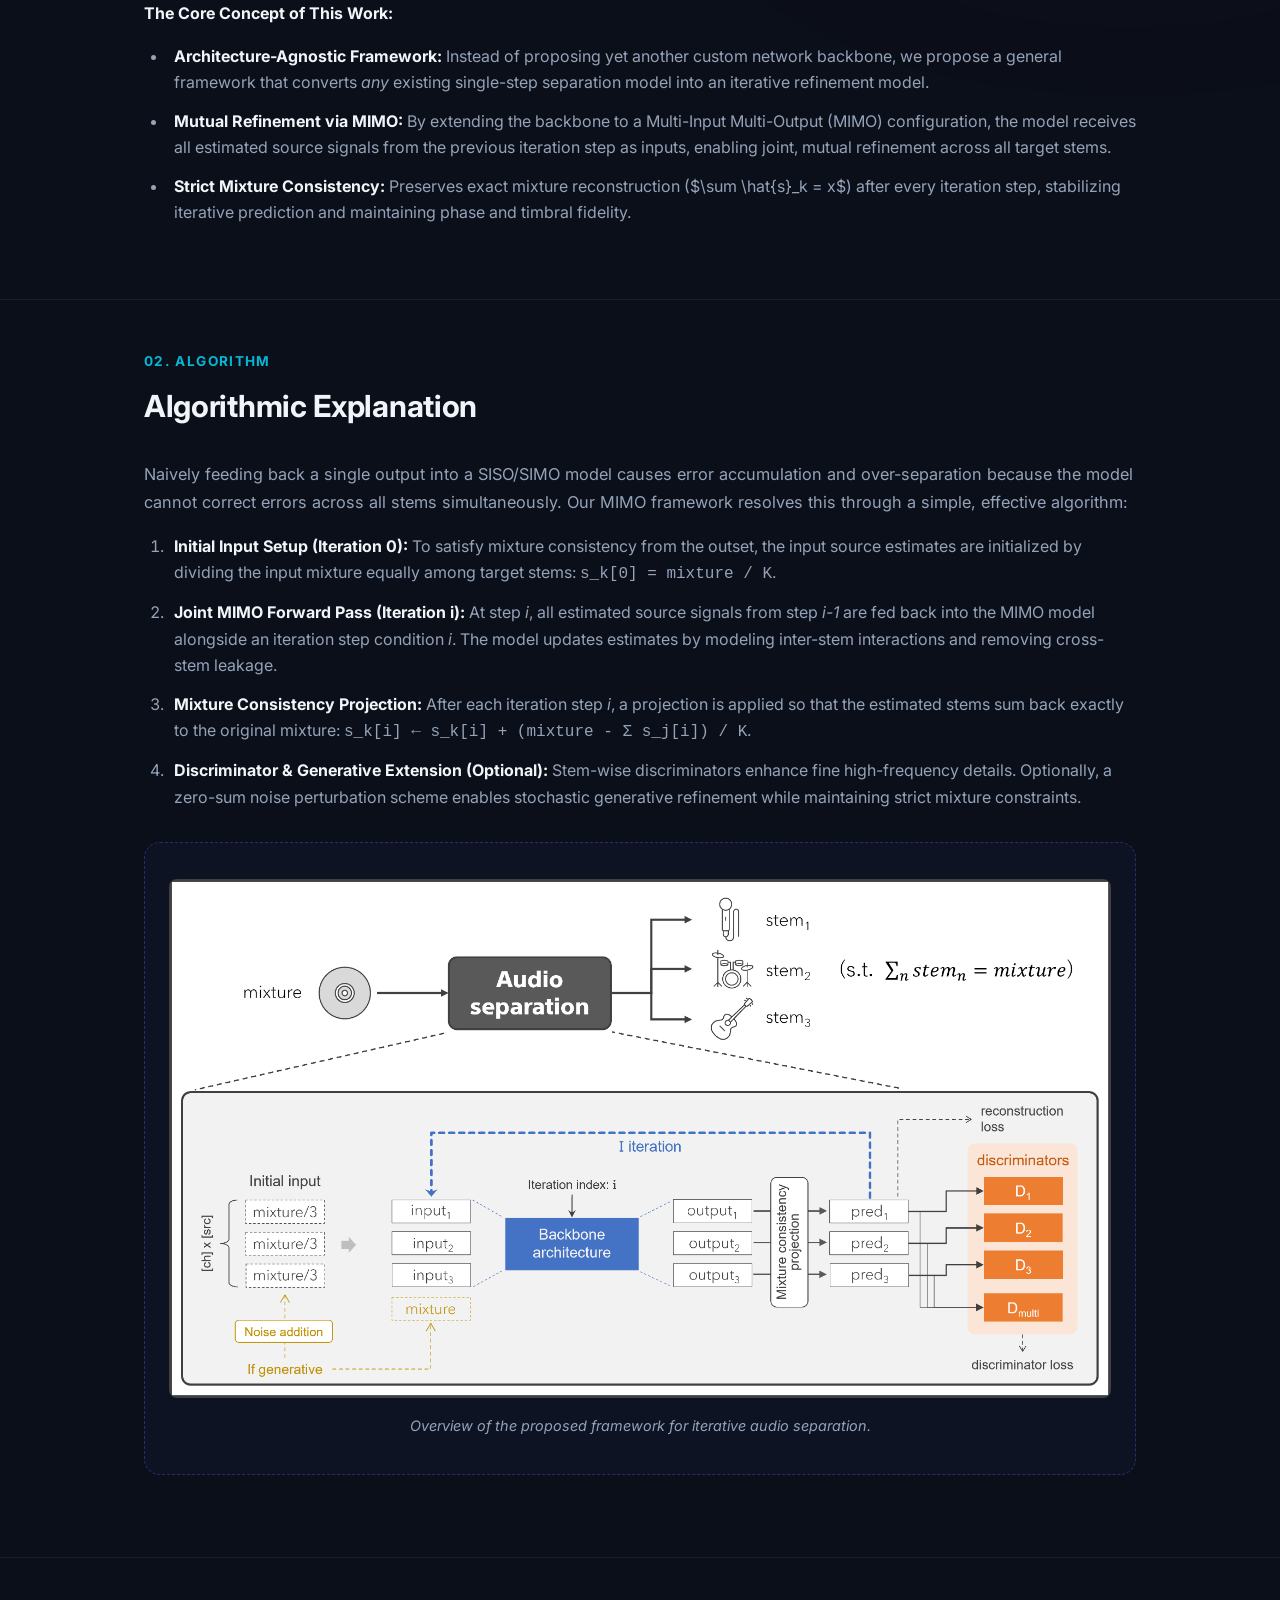
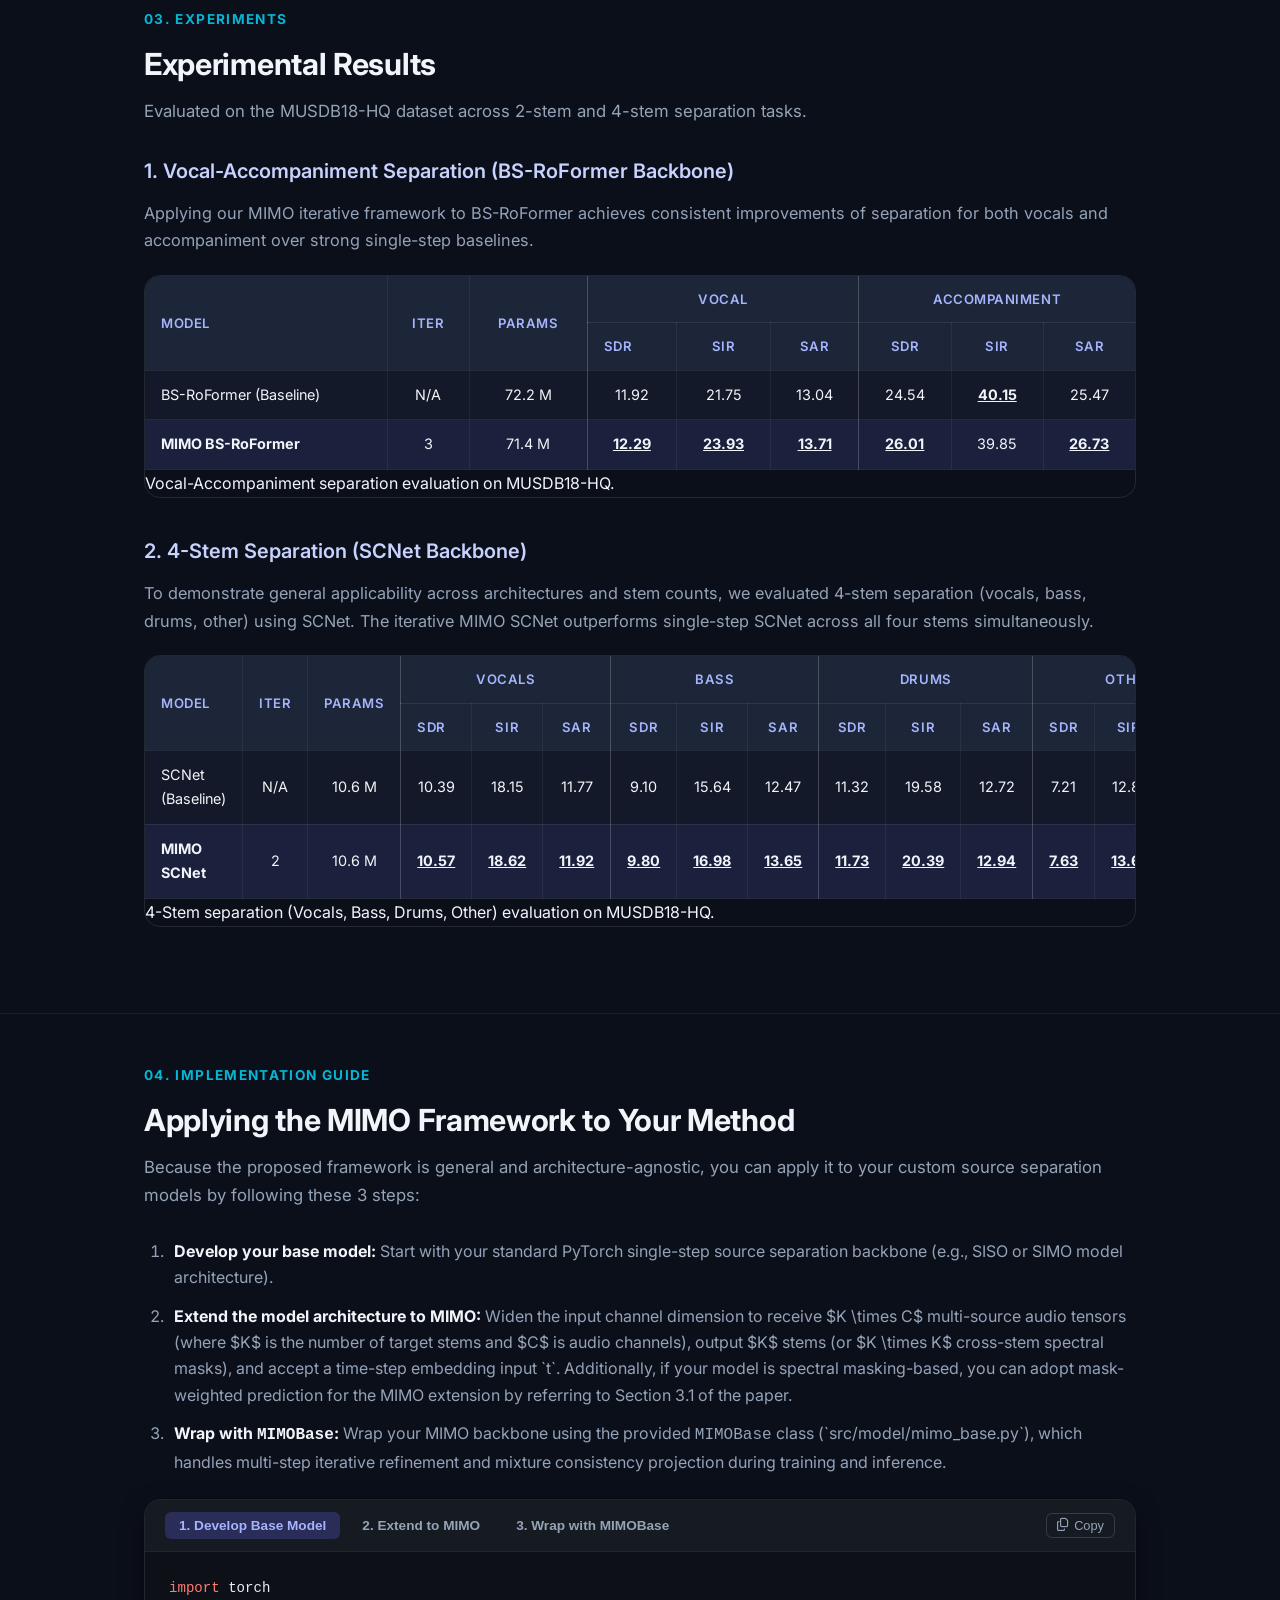
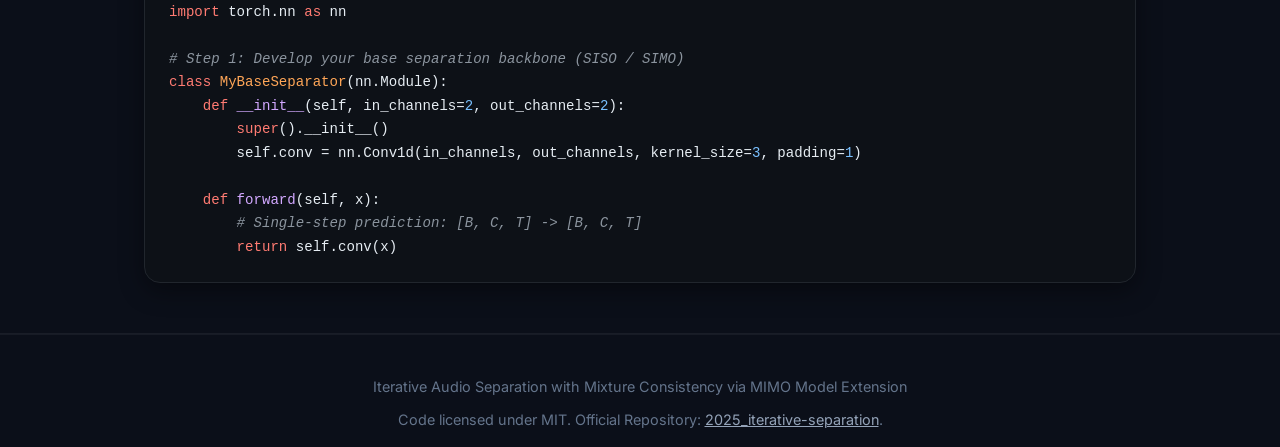
==== commit ff25d7de: "update docs" ====
--- a/html/index.html
+++ b/html/index.html
@@ -41,7 +41,7 @@
       <div class="badge">
         <span class="badge-dot"></span> Official PyTorch Implementation & Paper
       </div>
-      <h1 class="hero-title">Iterative Audio Separation<br>with Mixture Consistency<br>via MIMO Model Extension</h1>
+      <h1 class="hero-title">Iterative Audio Separation with Mixture Consistency<br>via MIMO Model Extension</h1>
 
       <!-- Authors & Contact Info -->
       <!-- Authors & Individual Social Links -->
--- a/html/style.css
+++ b/html/style.css
@@ -163,7 +163,7 @@
 }
 
 .hero-title {
-  font-size: 2.6rem;
+  font-size: 2.4rem;
   font-weight: 800;
   line-height: 1.3;
   letter-spacing: -0.02em;
